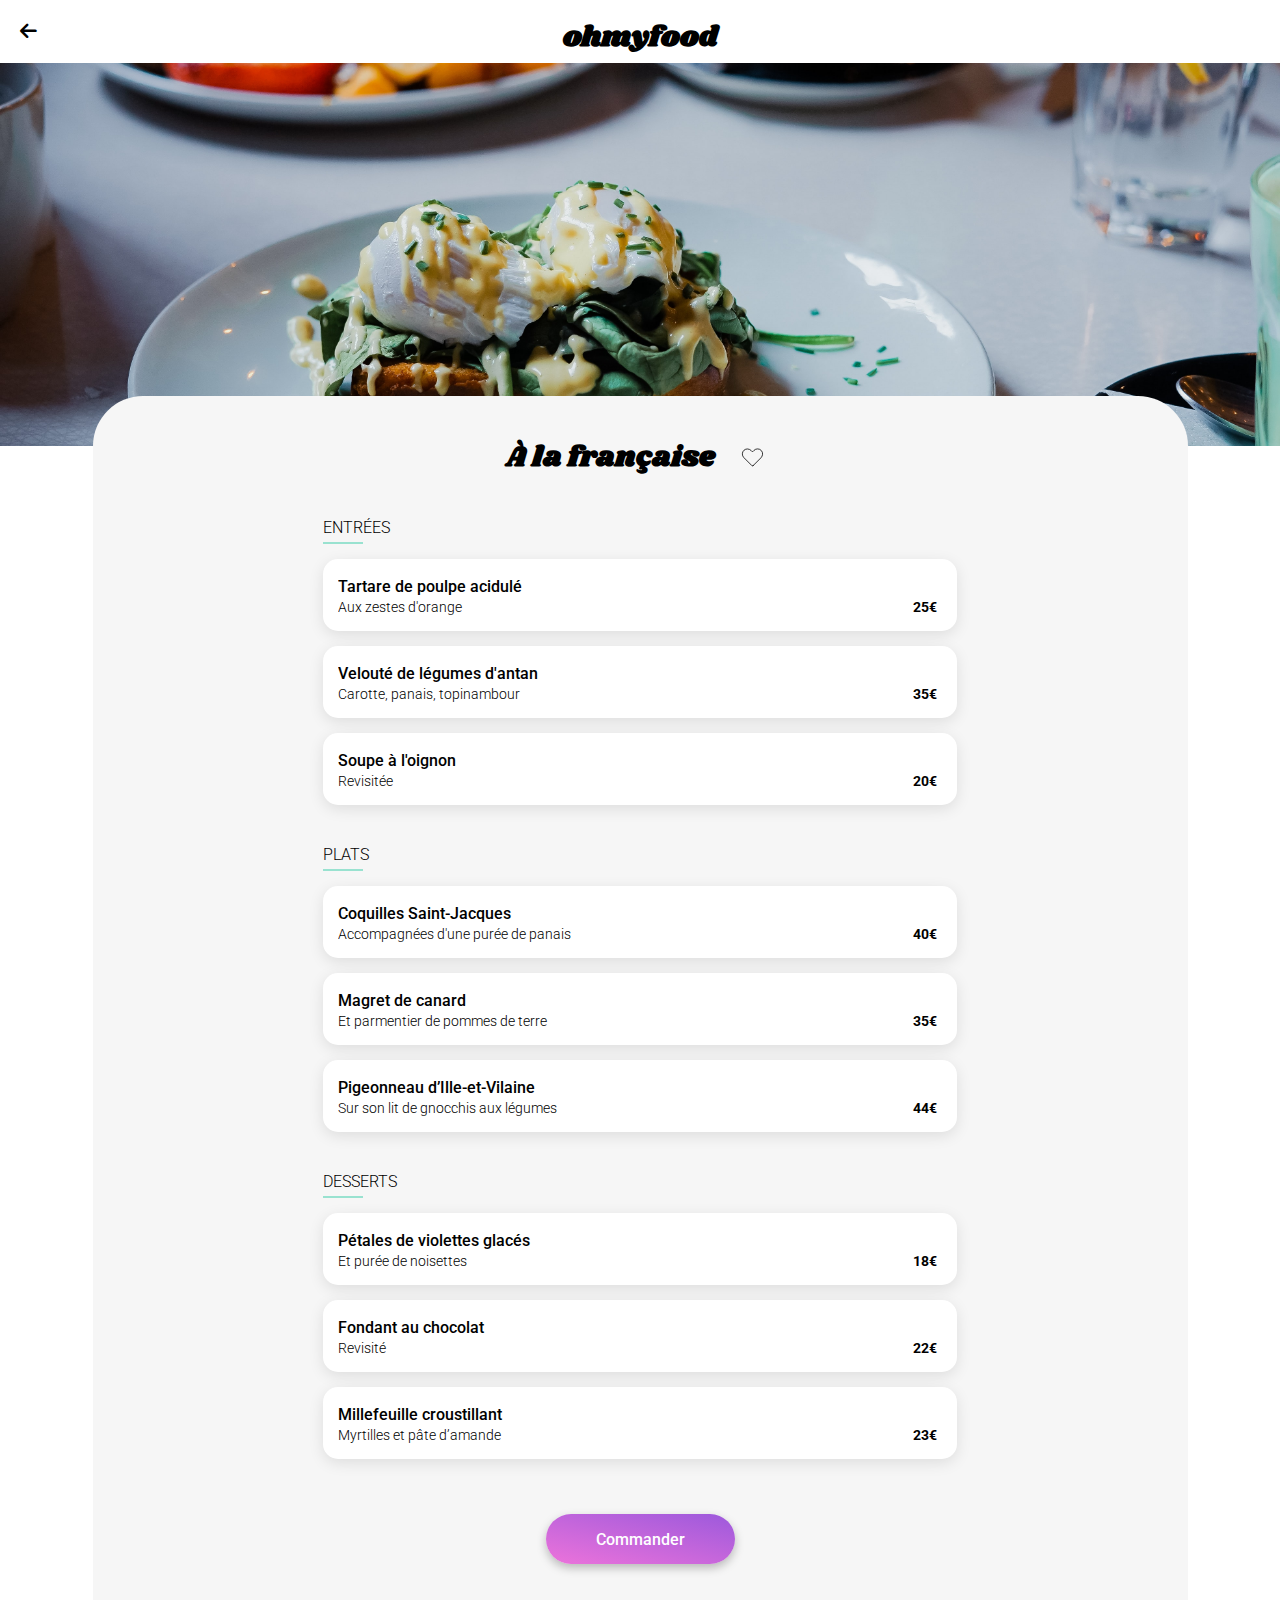
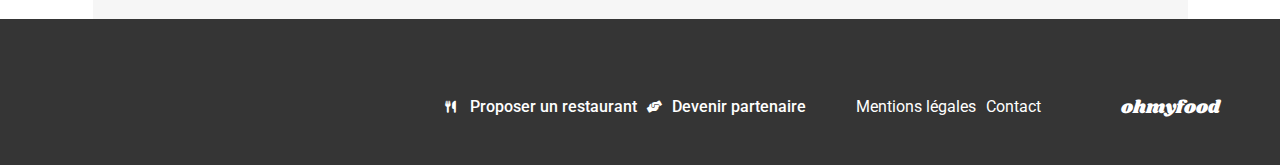
==== restaurants/alafrancaise.html @ 2d8286b0 "All restaurants pages added" ====
<!DOCTYPE html>
<html lang="fr">
    <head>
        <meta charset="UTF-8">
        <meta name="viewport" content="width=device-width, initial-scale=1.0">
        <title>Oh My Food</title>
        <link rel="preconnect" href="https://fonts.gstatic.com" crossorigin>
        <link rel="stylesheet" href="https://fonts.googleapis.com/css2?family=Roboto:wght@300;400;500;600;700&family=Shrikhand&display=swap">
        <link rel="stylesheet" href="https://cdnjs.cloudflare.com/ajax/libs/font-awesome/6.0.0/css/all.min.css">
        <link rel="stylesheet" href="/assets/css/style.css">
        <link rel="stylesheet" href="/assets/css/restaurants-menu.css">
        <link rel="stylesheet" href="/projet-3-OhMyFood/assets/css/style.css">
        <link rel="stylesheet" href="/projet-3-OhMyFood/assets/css/restaurants-menu.css">
    </head>
    <body>
        <header class="restaurant-header flex-center-center">
            <a href="/index.html" class="back-to-homepage-arrow"><i class="fa-solid fa-arrow-left"></i></a>
            <h1>ohmyfood</h1>
        </header>
        <main class="restaurant-main-container flex-center-center-col">
            <img class="restaurant-featured-image img-cover-center" src="/assets/images/restaurants/toa-heftiba-DQKerTsQwi0-unsplash.jpg" alt="Plates and bread bucket on a restaurant table">
            <div class="restaurants-menu-container flex-center-start-col">
                <div class="menu-title flex-center-center">
                    <h1>À la française</h1>
                    <div class="menu-save">
                        <input type="checkbox" id="heart-save">
                        <label for="heart-save">
                            <svg class="heart-unchecked" xmlns="http://www.w3.org/2000/svg" viewBox="0 0 256 256">
                                <path d="M133.7,211.9l81-81c19.9-20,22.8-52.7,4-73.6a52,52,0,0,0-75.5-2.1L128,70.5,114.9,57.3c-20-19.9-52.7-22.8-73.6-4a52,52,0,0,0-2.1,75.5l83.1,83.1A8.1,8.1,0,0,0,133.7,211.9Z"
                                fill="none" stroke="#000" stroke-linecap="round" stroke-linejoin="round" stroke-width="8"/>
                            </svg>
                            <svg class="heart-checked" xmlns="http://www.w3.org/2000/svg" viewBox="0 0 256 256">
                                <defs>
                                    <linearGradient id="lapalettedugout-save">
                                      <stop class="heart-gradient-top" offset="0%" />
                                      <stop class="heart-gradient-bottom" offset="100%" />
                                    </linearGradient>
                                </defs>
                                <path id="heart-checked-1" class="heart-checked" fill="url(#lapalettedugout-save)" d="M133.7,211.9l81-81c19.9-20,22.8-52.7,4-73.6a52,52,0,0,0-75.5-2.1L128,70.5,114.9,57.3c-20-19.9-52.7-22.8-73.6-4a52,52,0,0,0-2.1,75.5l83.1,83.1A8.1,8.1,0,0,0,133.7,211.9Z"/>
                            </svg> 
                        </label>
                    </div>
                </div>
                <section class="dish-container flex-center-start-col">
                    <h2 class="dish-title">Entrées</h2>
                    <article class="menu-elements-container flex-center-center">
                        <div class="menu-elements flex-center-center">
                            <div class="menu-elements-title">
                                <h3>Tartare de poulpe acidulé</h3>
                                <p>Aux zestes d'orange</p>
                            </div>
                            <input type="checkbox" class="save-icon-checkbox" id="first-dishe-1">
                            <label for="first-dishe-1" class="flex-right-center"> 
                                <span class="menu-element-price">25€</span>
                                <span class="save-icon-container flex-center-center"><i class="fa-solid fa-circle-check"></i></span>
                            </label>
                        </div>
                    </article>
                    <article class="menu-elements-container flex-center-center">
                        <div class="menu-elements flex-center-center">
                            <div class="menu-elements-title">
                                <h3>Velouté de légumes d'antan</h3>
                                <p>Carotte, panais, topinambour</p>
                            </div>
                            <input type="checkbox" class="save-icon-checkbox" id="first-dishe-2">
                            <label for="first-dishe-2" class="flex-right-center"> 
                                <span class="menu-element-price">35€</span>
                                <span class="save-icon-container flex-center-center"><i class="fa-solid fa-circle-check"></i></span>
                            </label>
                        </div>
                    </article>
                    <article class="menu-elements-container flex-center-center">
                        <div class="menu-elements flex-center-center">
                            <div class="menu-elements-title">
                                <h3>Soupe à l'oignon</h3>
                                <p>Revisitée</p>
                            </div>
                            <input type="checkbox" class="save-icon-checkbox" id="first-dishe-3">
                            <label for="first-dishe-3" class="flex-right-center"> 
                                <span class="menu-element-price">20€</span>
                                <span class="save-icon-container flex-center-center"><i class="fa-solid fa-circle-check"></i></span>
                            </label>
                        </div>
                    </article>
                </section>
                <section class="dish-container flex-center-start-col">
                    <h2 class="dish-title">Plats</h2>
                    <article class="menu-elements-container flex-center-center">
                        <div class="menu-elements flex-center-center">
                            <div class="menu-elements-title">
                                <h3>Coquilles Saint-Jacques</h3>
                                <p>Accompagnées d'une purée de panais</p>
                            </div>
                            <input type="checkbox" class="save-icon-checkbox" id="main-dishe-1">
                            <label for="main-dishe-1" class="flex-right-center"> 
                                <span class="menu-element-price">40€</span>
                                <span class="save-icon-container flex-center-center"><i class="fa-solid fa-circle-check"></i></span>
                            </label>
                        </div>
                    </article>
                    <article class="menu-elements-container flex-center-center">
                        <div class="menu-elements flex-center-center">
                            <div class="menu-elements-title">
                                <h3>Magret de canard</h3>
                                <p>Et parmentier de pommes de terre</p>
                            </div>
                            <input type="checkbox" class="save-icon-checkbox" id="main-dishe-2">
                            <label for="main-dishe-2" class="flex-right-center"> 
                                <span class="menu-element-price">35€</span>
                                <span class="save-icon-container flex-center-center"><i class="fa-solid fa-circle-check"></i></span>
                            </label>
                        </div>
                    </article>
                    <article class="menu-elements-container flex-center-center">
                        <div class="menu-elements flex-center-center">
                            <div class="menu-elements-title">
                                <h3>Pigeonneau d’Ille-et-Vilaine</h3>
                                <p>Sur son lit de gnocchis aux légumes</p>
                            </div>
                            <input type="checkbox" class="save-icon-checkbox" id="main-dishe-3">
                            <label for="main-dishe-3" class="flex-right-center">
                                <span class="menu-element-price">44€</span>
                                <span class="save-icon-container flex-center-center"><i class="fa-solid fa-circle-check"></i></span>
                            </label>
                        </div>
                    </article>
                </section>
                <section class="dish-container flex-center-start-col">
                    <h2 class="dish-title">Desserts</h2>
                    <article class="menu-elements-container flex-center-center">
                        <div class="menu-elements flex-center-center">
                            <div class="menu-elements-title">
                                <h3>Pétales de violettes glacés</h3>
                                <p>Et purée de noisettes</p>
                            </div>
                            <input type="checkbox" class="save-icon-checkbox" id="dessert-dishe-1">
                            <label for="dessert-dishe-1" class="flex-right-center">
                                <span class="menu-element-price">18€</span>
                                <span class="save-icon-container flex-center-center"><i class="fa-solid fa-circle-check"></i></span>
                            </label>
                        </div>
                    </article>
                    <article class="menu-elements-container flex-center-center">
                        <div class="menu-elements flex-center-center">
                            <div class="menu-elements-title">
                                <h3>Fondant au chocolat</h3>
                                <p>Revisité</p>
                            </div>
                            <input type="checkbox" class="save-icon-checkbox" id="dessert-dishe-2">
                            <label for="dessert-dishe-2" class="flex-right-center">
                                <span class="menu-element-price">22€</span>
                                <span class="save-icon-container flex-center-center"><i class="fa-solid fa-circle-check"></i></span>
                            </label>
                        </div>
                    </article>
                    <article class="menu-elements-container flex-center-center">
                        <div class="menu-elements flex-center-center">
                            <div class="menu-elements-title">
                                <h3>Millefeuille croustillant</h3>
                                <p>Myrtilles et pâte d’amande</p>
                            </div>
                            <input type="checkbox" class="save-icon-checkbox" id="dessert-dishe-3">
                            <label for="dessert-dishe-3" class="flex-right-center">
                                <span class="menu-element-price">23€</span>
                                <span class="save-icon-container flex-center-center"><i class="fa-solid fa-circle-check"></i></span>
                            </label>
                        </div>
                    </article>
                </section>
                <button class="gradient-button">Commander</button>
            </div>
        </main>
        <footer class="footer-container">
            <h4>ohmyfood</h4>
            <ul class="flex-center-start-col">
                <li><a href="#" class="flex-left-center"><i class="fa-solid fa-utensils"></i>Proposer un restaurant</a></li>
                <li><a href="#" class="flex-left-center"><i class="fa-solid fa-handshake-angle"></i>Devenir partenaire</a></li>
                <li><a href="#">Mentions légales</a></li>
                <li><a href="mailto:basile.d.santos@gmail.com">Contact</a></li>
            </ul>
        </footer>
    </body>
</html>
---- assets/css/style.css ----
/********** Initialize main elements ***********/
html {
	scroll-behavior: smooth;
}

* {
    font-family: 'Roboto', sans-serif, Helvetica;
    color: #000000;
    font-weight: 300;
}

:root {
    --primary-color: #9356DC;
    --secondary-color: #FF79DA;
    --tertiary-color: #99E2D0;
    --tertiary-contrast-color: #008766;
    --background-color: #F6F6F6;
    --light-contrast-color: #FFFFFF;
    --dark-contrast-color: #353535;
    --global-padding-top-bottom: 60px;
    --global-padding-left-right: 20px;
    --section-gap: 25px;
}

body {
    margin: 0;
}

h1, h2, h3, h4, h5, h6 {
    margin: 0;
}

h1, h2, h3 {
    font-weight: 700;
}

h1 {
    font-size: 1.8em;
}

h2 {
    font-size: 1.5em;
}

h3 {
    font-size: 1.1em;
}

.homepage-contrast-background {
    background-color: #F6F6F6;
}

.flex-center-center, .gradient-button {
    display: flex;
    justify-content: center;
    align-items: center;
}

.flex-left-center {
    display: flex;
    justify-content: left;
    align-items: center;
}

.flex-right-center {
    display: flex;
    justify-content: right;
    align-items: center;
}

.flex-center-end {
    display: flex;
    justify-content: center;
    align-items: flex-end;
}

.flex-center-center-col {
    display: flex;
    justify-content: center;
    align-items: center;
    flex-direction: column;
}

.flex-center-start-col {
    display: flex;
    justify-content: center;
    align-items: flex-start;
    flex-direction: column;
}

.none {
    display: none;
}

.img-cover-center {
    object-fit: cover;
    object-position: center;
}

.gradient-button {
    width: fit-content;
    text-decoration: none;
    height: 50px;
    padding: 0 25px;
    margin: 15px;
    font-size: 1em;
    font-weight: 500;
    border: none;
    border-radius: 25px;
    color: #FFFFFF;
    background: linear-gradient(193.33deg, #9356DC -11.44%, #FF79DA 123.93%);
    box-shadow: 0px 4px 10px 0px #00000040;
    transition: 250ms ease-in;
}

.gradient-button:hover {
    filter: brightness(125%) contrast(85%);
    box-shadow: 0px 4px 15px 0px #00000040;
}

.purple-icon {
    color: var(--primary-color);
}

.grey-icon {
    color: #7E7E7E;
}

/****** Footer style ******/
.footer-container {
    padding: var(--global-padding-left-right);
    background-color: var(--dark-contrast-color);
    h4, li, i, a {
        color: #FFFFFF;
    }
    h4 {
        font-family: Shrikhand;
        font-size: 1.15em;
    }
    ul {
        list-style: none;
        padding-left: 0;
        gap: 5px;
        & li:nth-child(1n + 3) a {
            font-weight: 400;
        }
        a {
            gap: 20px;
            font-size: 1em;
            font-weight: 500;
            line-height: 1.5em;
            text-decoration: none;
        }
        i {
            width: 5px;
            font-size: 12px;
        }
    }
}


/****** Desktop version ******/
@media (min-width: 1025px) {
    .footer-container {
        display: flex;
        flex-direction: row-reverse;
        align-items: center;
        gap: calc(4 * var(--global-padding-left-right));
        padding: var(--global-padding-top-bottom) 60px 30px 25px;
        ul {
            flex-direction: row;
            gap: 60px;
            li:nth-child(odd) {
                margin-right: calc(-2 * var(--global-padding-left-right));
            }

        }
    }
}
---- assets/css/restaurants-menu.css ----
/****** Global CSS for restaurant pages ******/
h1 {
    margin: 0;
    font-family: Shrikhand;
}

h3, h4, h5, h6, p {
    margin: 0;
}

h3, h4, h5, h6 {
    font-weight: 500;
}

.gradient-button {
    align-self: center;
    padding: 0 50px;
}

/****** Restaurant pages header style ******/
.restaurant-header {
    background-color: #FFFFFF;
    width: 100%;
    height: 63px;
    h1 {
        padding-top: 10px;
    }
    .back-to-homepage-arrow {
        font-size: 1.2em;
        position: absolute;
        left: 20px;
    }
}

/****** Menu container header style ******/
.restaurant-featured-image {
    width: 100%;
    height: 275px;
    margin-bottom: -50px;
}

.restaurants-menu-container {
    width: calc(100% - 2*var(--global-padding-left-right));
    padding: 40px var(--global-padding-left-right);
    border-radius: 50px 50px 0 0;
    background-color: var(--background-color);
    gap: 40px;
}

/**** Restaurant menu header style ****/
.menu-title {
    width: 100%;
    justify-content: space-between;
}

.menu-save {
    width: 25px;
    height: 25px;
    margin-right: 10px;
    input[type="checkbox"], .heart-checked {
        display: none;
    }
    input[type="checkbox"] + label, .heart-unchecked {
        display: block;
        cursor: pointer;
    }
    input[type="checkbox"]:checked + label {
        .heart-unchecked {
            display: none;
        }
        .heart-checked {
            display: block;
            #heart-save {
                fill: url(#lapalettedugout-save);
            }
            .heart-gradient-top {
                stop-color: var(--primary-color);
            }
            .heart-gradient-bottom {
                stop-color: var(--secondary-color);
            }
        }
    }
}

/**** Restaurant Dishes & desserts title style ****/
.dish-container {
    gap: 15px;
    width: 100%;
    & .dish-title {
        text-transform: uppercase;
        font-size: 1em;
        font-weight: 300;
    }
    .dish-title::after {
        content: " ";
        display: block;
        width: 40px;
        margin-top: 5px;
        border-bottom: 2px solid var(--tertiary-color);
    }
}

/**** Menu elements style ****/
.menu-elements-container, .menu-elements, .save-icon-container {
    width: 100%;
    height: 72px;
}

.menu-elements-container {
    width: 100%;
    overflow: hidden;
    background-color: var(--light-contrast-color);
    border-radius: 15px;
    box-shadow: 0px 4px 15px 0px #0000001A;
}

.menu-elements {
    width: calc(100% - var(--global-padding-left-right));
    padding: 0 15px 0 15px;
    justify-content: space-between;
    & .menu-elements-title {
        width: 85%;
        h3, p {
            white-space: nowrap;
            overflow: hidden;
            text-overflow: ellipsis;
        }
        h3 {
            font-size: 1em;
            line-height: 1.5em;
        }
        p {
            font-size: 0.85em;
        }
    }
    .menu-element-price {
        align-self: flex-end;
        margin-right: 20px;
        margin-bottom: 15px;
        font-size: 0.9em; 
        font-weight: 700;
    }
}

.save-icon-container {
    width: 80px;
    margin-right: -80px;
    background-color: var(--tertiary-color);
    i {
        color: #FFFFFF;
    }
}

.menu-elements, .save-icon-container {
    transition: ease-in;
    transition-duration: 230ms;
}

.menu-elements-container {
    input[type="checkbox"] + label {
        position: absolute;
        width: calc(100% - 2*var(--global-padding-left-right));
        margin-left: -15px;
        overflow: hidden;
        cursor: pointer;
        border-radius: 15px;
    }
    input[type="checkbox"]:checked + label {
        .save-icon-container {
            margin-right: 0px;
        }
        .menu-elements {
            width: calc(100% - 69px);
        }
    }
    input[type="checkbox"]:not(:checked) + label {
        .save-icon-container {
            margin-right: -80px;
        }
    }
    .save-icon-checkbox {
        display: none;
    }
    .save-icon-container {
        font-size: 1.1em;
    }
}


@media (min-width: 1025px) {
    .call-to-action-txt {
        h2 {
        font-size: 2.5em;
        }
    }

    .process-steps {
        flex-direction: row;
    }

    .restaurant-cards {
        flex-direction: row;
        justify-content: space-between;
        flex-wrap: wrap;
        gap: calc(3*var(--global-padding-left-right));
        & .restaurant-card {
            width: 46%;
        }
    }

    .footer-container {
        display: flex;
        flex-direction: row-reverse;
        align-items: center;
        gap: calc(4 * var(--global-padding-left-right));
        padding: var(--global-padding-top-bottom) 60px 30px 25px;
        ul {
            flex-direction: row;
            gap: 50px;
            li:nth-child(1) {
                margin-right: calc(-2 * var(--global-padding-left-right));
            }
        }
    }
}

/****** Desktop version ******/
@media (min-width: 1025px) {
    .restaurant-featured-image {
        height: 383px;
    }

    .menu-title {
        width: 100%;
        justify-content: center;
        gap: 25px;
    }

    .dish-container {
        align-items: center;
      }

    .restaurants-menu-container {
        width: 1055px;
    }

    .menu-elements-container {
        width: 634px;
        input[type="checkbox"] + label {
            max-width: 634px;
        }
        input[type="checkbox"]:not(:checked) + label:hover .save-icon-container {
            margin-right: 0px;
            background-color: var(--tertiary-color);
            opacity: 0.35;
        }
        input[type="checkbox"]:checked + label:hover .save-icon-container {
            margin-right: 0px;
            background-color: rgb(255, 157, 157);
            opacity: 0.5;
        }
    }

    .dish-container {
        & .dish-title {
            width: 634px;
        }
    }
}
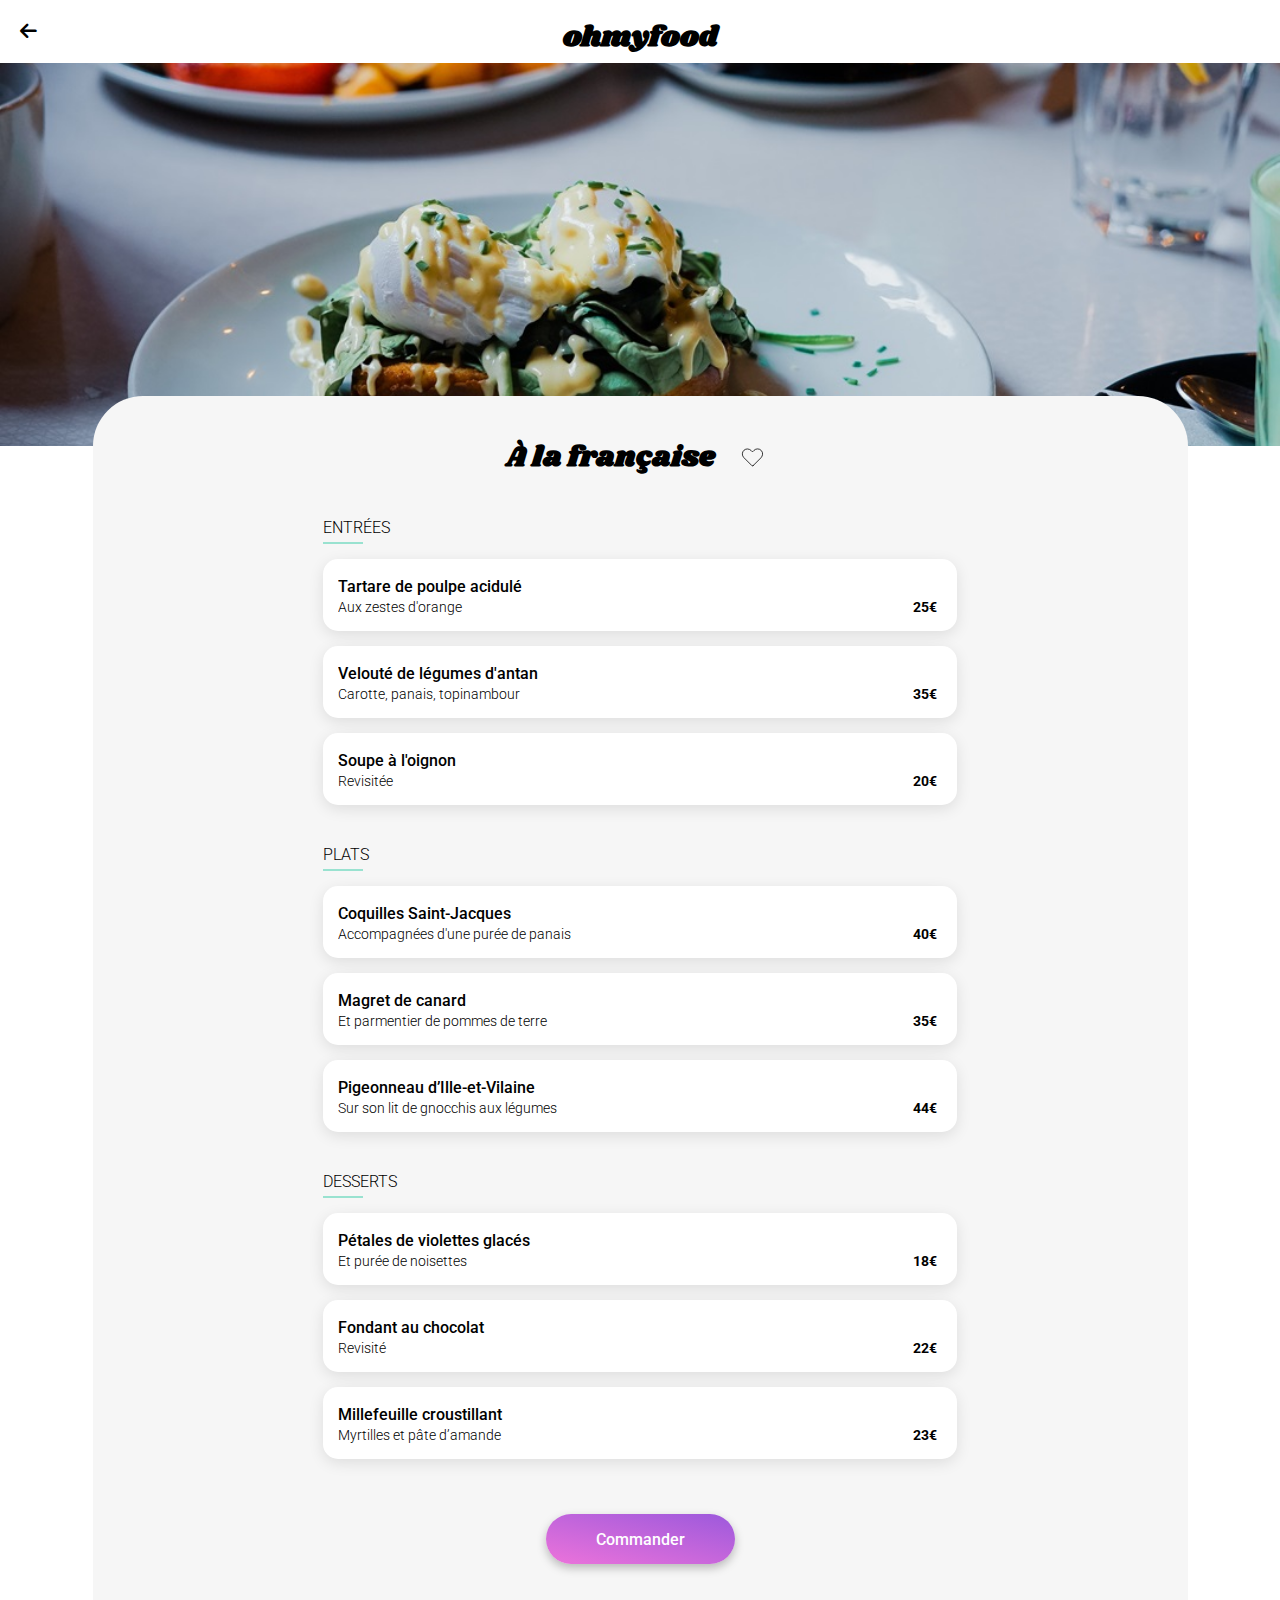
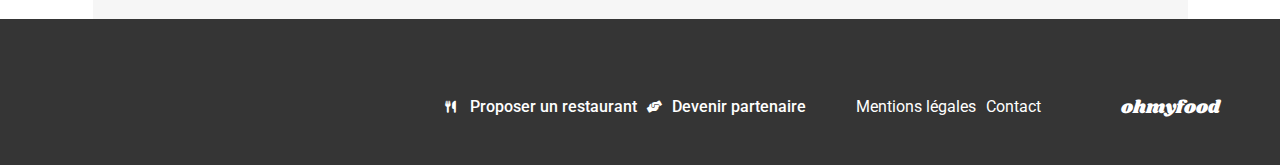
==== commit 54613a06: "Final version" ====
--- a/restaurants/alafrancaise.html
+++ b/restaurants/alafrancaise.html
@@ -41,7 +41,7 @@
                         </label>
                     </div>
                 </div>
-                <section class="dish-container flex-center-start-col">
+                <section class="dish-container flex-center-start-col slideInLeft-200">
                     <h2 class="dish-title">Entrées</h2>
                     <article class="menu-elements-container flex-center-center">
                         <div class="menu-elements flex-center-center">
@@ -83,7 +83,7 @@
                         </div>
                     </article>
                 </section>
-                <section class="dish-container flex-center-start-col">
+                <section class="dish-container flex-center-start-col slideInLeft-300">
                     <h2 class="dish-title">Plats</h2>
                     <article class="menu-elements-container flex-center-center">
                         <div class="menu-elements flex-center-center">
@@ -125,7 +125,7 @@
                         </div>
                     </article>
                 </section>
-                <section class="dish-container flex-center-start-col">
+                <section class="dish-container flex-center-start-col slideInLeft-400">
                     <h2 class="dish-title">Desserts</h2>
                     <article class="menu-elements-container flex-center-center">
                         <div class="menu-elements flex-center-center">
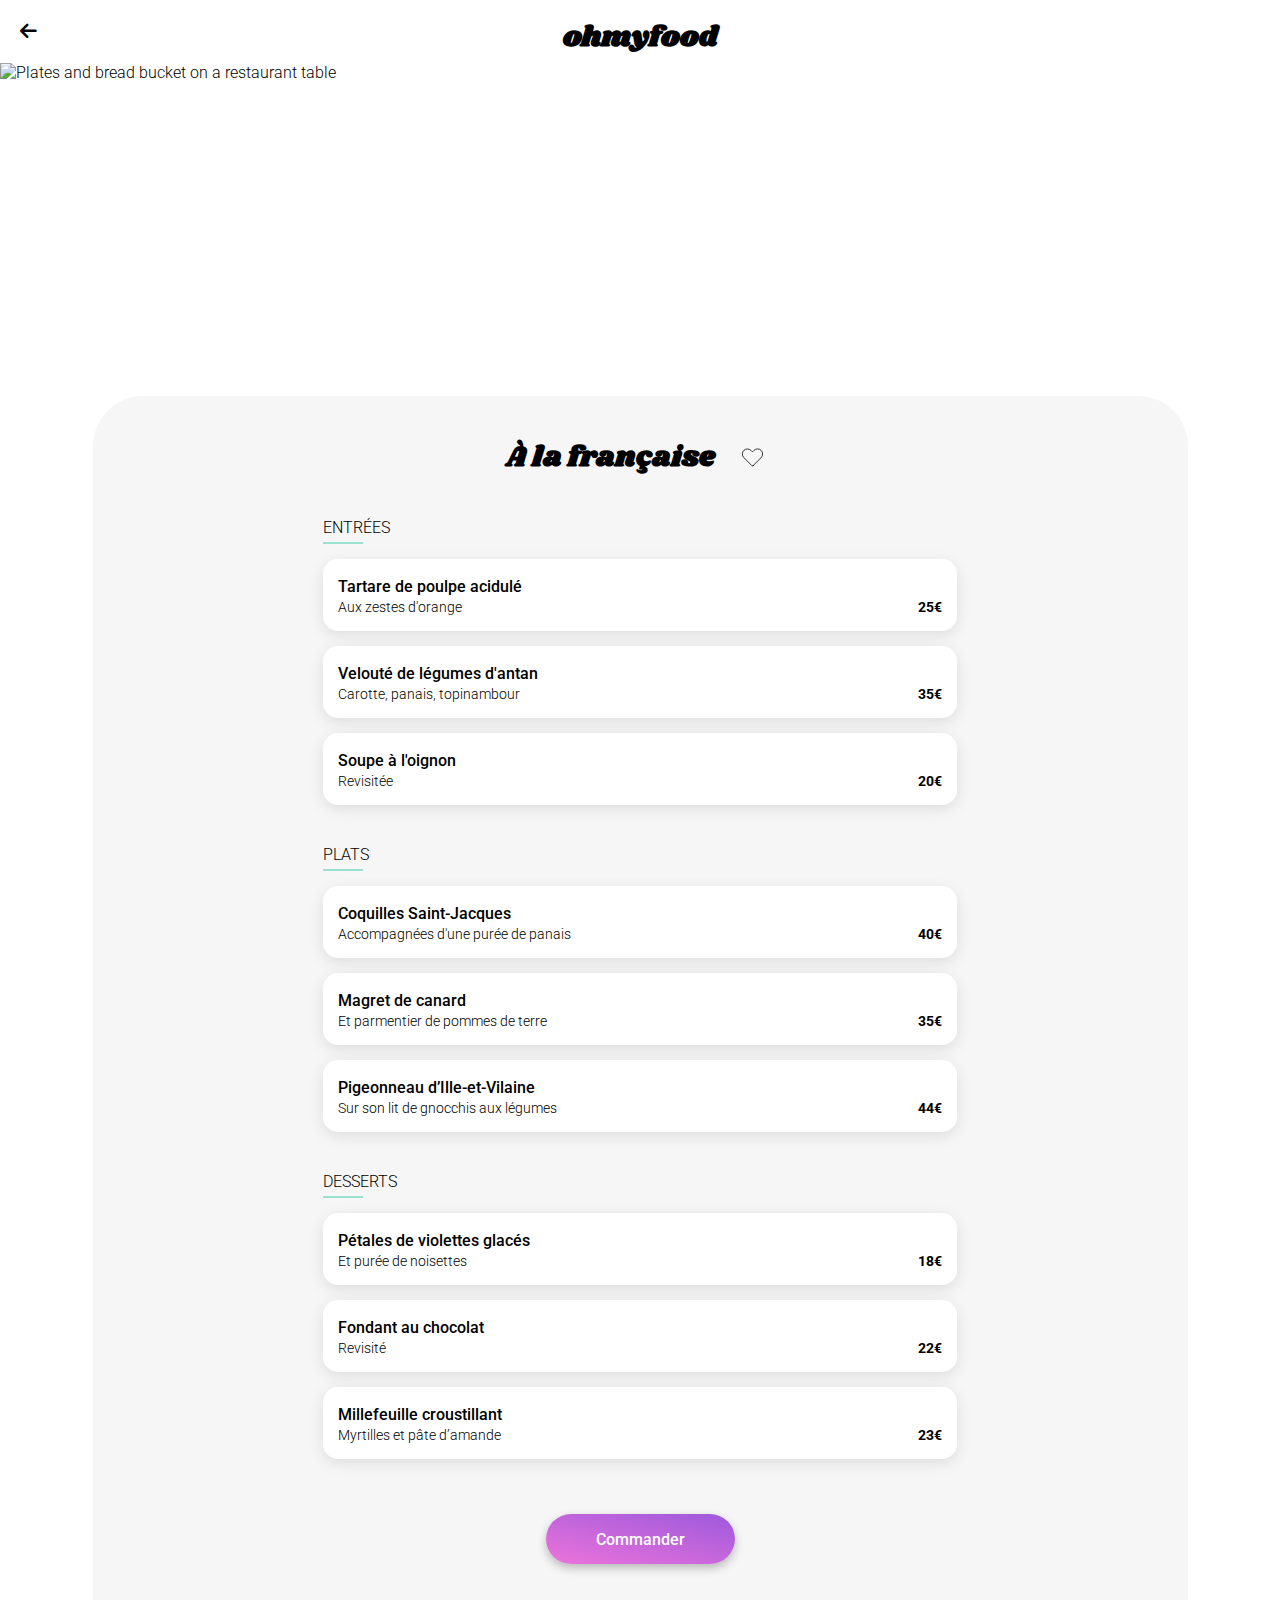
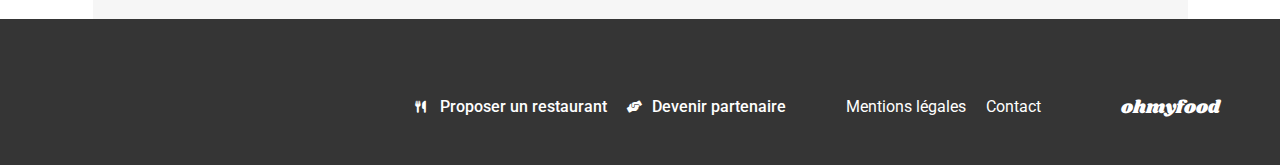
==== commit 3700b954: "update images paths" ====
--- a/restaurants/alafrancaise.html
+++ b/restaurants/alafrancaise.html
@@ -18,7 +18,7 @@
             <h1>ohmyfood</h1>
         </header>
         <main class="restaurant-main-container flex-center-center-col">
-            <img class="restaurant-featured-image img-cover-center" src="/assets/images/restaurants/toa-heftiba-DQKerTsQwi0-unsplash.jpg" alt="Plates and bread bucket on a restaurant table">
+            <img class="restaurant-featured-image img-cover-center" src="/projet-3-OhMyFood/assets/images/restaurants/toa-heftiba-DQKerTsQwi0-unsplash.jpg" alt="Plates and bread bucket on a restaurant table">
             <div class="restaurants-menu-container flex-center-start-col">
                 <div class="menu-title flex-center-center">
                     <h1>À la française</h1>
--- a/assets/css/restaurants-menu.css
+++ b/assets/css/restaurants-menu.css
@@ -63,6 +63,9 @@
     input[type="checkbox"] + label, .heart-unchecked {
         display: block;
         cursor: pointer;
+    }
+    input[type="checkbox"] + label:hover {
+        scale: 1.1;
     }
     input[type="checkbox"]:checked + label {
         .heart-unchecked {
@@ -115,12 +118,19 @@
     box-shadow: 0px 4px 15px 0px #0000001A;
 }
 
+
+
+
+
+
 .menu-elements {
     width: calc(100% - var(--global-padding-left-right));
     padding: 0 15px 0 15px;
     justify-content: space-between;
     & .menu-elements-title {
-        width: 85%;
+        display: block;
+        width: 80%;
+        overflow: hidden;
         h3, p {
             white-space: nowrap;
             overflow: hidden;
@@ -136,7 +146,7 @@
     }
     .menu-element-price {
         align-self: flex-end;
-        margin-right: 20px;
+        margin-right: 15px;
         margin-bottom: 15px;
         font-size: 0.9em; 
         font-weight: 700;
@@ -170,15 +180,17 @@
         .save-icon-container {
             margin-right: 0px;
         }
-        .menu-elements {
-            width: calc(100% - 69px);
-        }
     }
     input[type="checkbox"]:not(:checked) + label {
         .save-icon-container {
             margin-right: -80px;
         }
     }
+    input[type="checkbox"]:not(:checked) + label:hover .save-icon-container {
+        margin-right: -10px;
+        background-color: var(--tertiary-color);
+        opacity: 0.35;
+    }
     .save-icon-checkbox {
         display: none;
     }
@@ -187,43 +199,53 @@
     }
 }
 
-
-@media (min-width: 1025px) {
-    .call-to-action-txt {
-        h2 {
-        font-size: 2.5em;
-        }
-    }
-
-    .process-steps {
-        flex-direction: row;
-    }
-
-    .restaurant-cards {
-        flex-direction: row;
-        justify-content: space-between;
-        flex-wrap: wrap;
-        gap: calc(3*var(--global-padding-left-right));
-        & .restaurant-card {
-            width: 46%;
-        }
-    }
-
-    .footer-container {
+/****** Load & dish elemens hover animation ******/
+@keyframes slideInLeft {
+    0% {
+        margin-top: -15px;
+        opacity: 0;
+    }
+    100%
+    {
+        
+        margin-top: 0px;
+        opacity: 1;
+    }
+}
+
+.slideInLeft-200 {
+    animation: 200ms ease-in slideInLeft;
+}
+
+.slideInLeft-300 {
+    animation: 300ms ease-in slideInLeft;
+}
+
+.slideInLeft-400 {
+    animation: 400ms ease-in slideInLeft;
+}
+
+/*input[type="checkbox"]:checked + label:hover .save-icon-container {
+    margin-right: 0px;
+    background-color: rgb(255, 157, 157);
+    opacity: 0.5;
+    ::after {
+        animation-delay: 1s;
+        content: "x";
         display: flex;
-        flex-direction: row-reverse;
         align-items: center;
-        gap: calc(4 * var(--global-padding-left-right));
-        padding: var(--global-padding-top-bottom) 60px 30px 25px;
-        ul {
-            flex-direction: row;
-            gap: 50px;
-            li:nth-child(1) {
-                margin-right: calc(-2 * var(--global-padding-left-right));
-            }
-        }
-    }
-}
+        justify-content: center;
+        margin-top: -18px;
+        color: rgb(255, 157, 157);
+        background-color: white;
+        border-radius: 25px;
+        height: 18px;
+        width: 18px;
+        font-size: 10px;
+        font-weight: 500;
+        
+    }
+}*/
 
 /****** Desktop version ******/
 @media (min-width: 1025px) {
@@ -239,7 +261,7 @@
 
     .dish-container {
         align-items: center;
-      }
+    }
 
     .restaurants-menu-container {
         width: 1055px;
@@ -250,16 +272,6 @@
         input[type="checkbox"] + label {
             max-width: 634px;
         }
-        input[type="checkbox"]:not(:checked) + label:hover .save-icon-container {
-            margin-right: 0px;
-            background-color: var(--tertiary-color);
-            opacity: 0.35;
-        }
-        input[type="checkbox"]:checked + label:hover .save-icon-container {
-            margin-right: 0px;
-            background-color: rgb(255, 157, 157);
-            opacity: 0.5;
-        }
     }
 
     .dish-container {
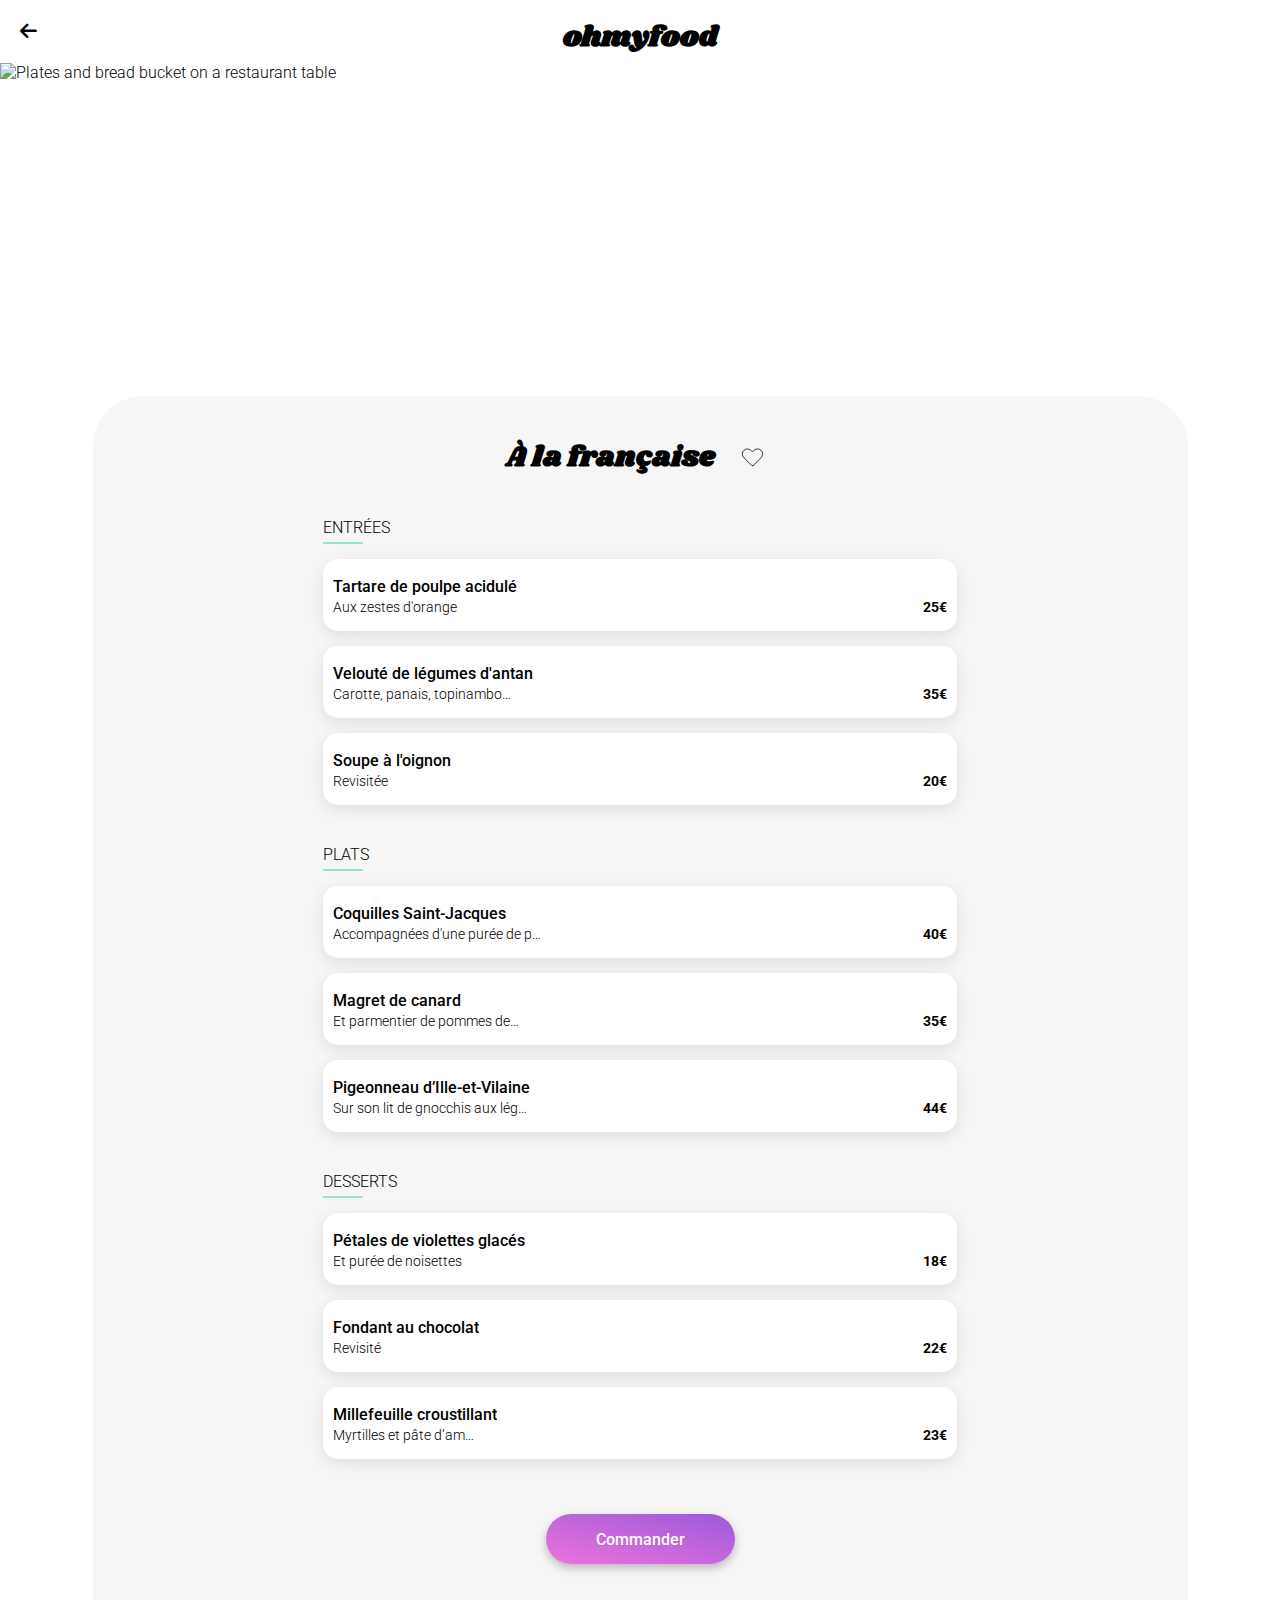
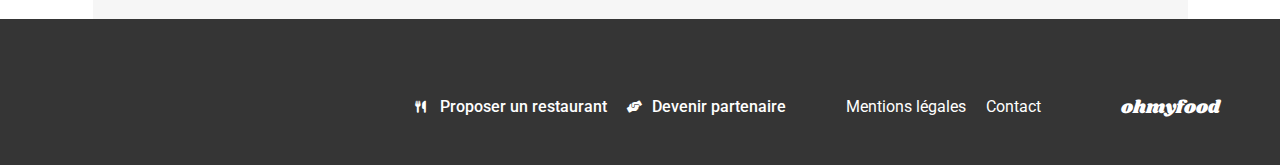
==== commit 0678f84f: "Add loader" ====
--- a/restaurants/alafrancaise.html
+++ b/restaurants/alafrancaise.html
@@ -18,6 +18,13 @@
             <h1>ohmyfood</h1>
         </header>
         <main class="restaurant-main-container flex-center-center-col">
+            <div class="loader-container loader-3000">
+                <div class="loader">
+                    <p class="slideIn-200">Oh</p>
+                    <p class="slideIn-400">My</p>
+                    <p class="slideIn-600">Food</p>
+                </div>
+            </div>
             <img class="restaurant-featured-image img-cover-center" src="/projet-3-OhMyFood/assets/images/restaurants/toa-heftiba-DQKerTsQwi0-unsplash.jpg" alt="Plates and bread bucket on a restaurant table">
             <div class="restaurants-menu-container flex-center-start-col">
                 <div class="menu-title flex-center-center">
@@ -83,7 +90,7 @@
                         </div>
                     </article>
                 </section>
-                <section class="dish-container flex-center-start-col slideInLeft-300">
+                <section class="dish-container flex-center-start-col slideInLeft-400">
                     <h2 class="dish-title">Plats</h2>
                     <article class="menu-elements-container flex-center-center">
                         <div class="menu-elements flex-center-center">
@@ -125,7 +132,7 @@
                         </div>
                     </article>
                 </section>
-                <section class="dish-container flex-center-start-col slideInLeft-400">
+                <section class="dish-container flex-center-start-col slideInLeft-600">
                     <h2 class="dish-title">Desserts</h2>
                     <article class="menu-elements-container flex-center-center">
                         <div class="menu-elements flex-center-center">
--- a/assets/css/style.css
+++ b/assets/css/style.css
@@ -126,11 +126,69 @@
     color: #7E7E7E;
 }
 
+/****** Loader & dish elemens hover animation ******/
+.loader-container {
+    display: flex;
+    justify-content: center;
+    align-items: center;
+    position: fixed;
+    top: 0;
+    width: 100vw;
+    height: 100vh;
+    background-color: #FFFFFF;
+    z-index: 999;
+    visibility: hidden;
+    .loader p {
+        font-size: 5em;
+        line-height: 1;
+        font-family: Shrikhand;
+        margin: 0;
+    }
+}
+
+@keyframes loader {
+    0% { visibility: visible; }
+    99% { opacity: 1; }
+    100% { opacity: 0; }
+}
+
+.loader-3000 {
+    animation: 2s loader;
+}
+
+@keyframes slideInLeft {
+    0% {
+        margin-top: -15px;
+        opacity: 0;
+    }
+    100%
+    {
+        margin-top: 0px;
+        opacity: 1;
+    }
+}
+
+.slideInLeft-200, .slideIn-200 {
+    animation: 200ms slideInLeft;
+}
+
+.slideInLeft-400, .slideIn-400 {
+    animation: 400ms slideInLeft;
+}
+
+.slideInLeft-600, .slideIn-600 {
+    animation: 600ms slideInLeft;
+}
+
+.slideInLeft-200, .slideInLeft-400, .slideInLeft-600 {
+    animation-delay: 2s;
+}
+
 /****** Footer style ******/
 .footer-container {
     padding: var(--global-padding-left-right);
     background-color: var(--dark-contrast-color);
-    h4, li, i, a {
+    & h4, li, i, a {
         color: #FFFFFF;
     }
     h4 {
@@ -157,7 +215,6 @@
         }
     }
 }
-
 
 /****** Desktop version ******/
 @media (min-width: 1025px) {
--- a/assets/css/restaurants-menu.css
+++ b/assets/css/restaurants-menu.css
@@ -3,6 +3,7 @@
     margin: 0;
     font-family: Shrikhand;
 }
+
 
 h3, h4, h5, h6, p {
     margin: 0;
@@ -125,11 +126,10 @@
 
 .menu-elements {
     width: calc(100% - var(--global-padding-left-right));
-    padding: 0 15px 0 15px;
+    /*padding: 0 15px 0 15px;*/
     justify-content: space-between;
     & .menu-elements-title {
         display: block;
-        width: 80%;
         overflow: hidden;
         h3, p {
             white-space: nowrap;
@@ -142,6 +142,7 @@
         }
         p {
             font-size: 0.85em;
+            width: 90%;
         }
     }
     .menu-element-price {
@@ -169,12 +170,7 @@
 
 .menu-elements-container {
     input[type="checkbox"] + label {
-        position: absolute;
-        width: calc(100% - 2*var(--global-padding-left-right));
-        margin-left: -15px;
-        overflow: hidden;
-        cursor: pointer;
-        border-radius: 15px;
+        margin-right: -15px;
     }
     input[type="checkbox"]:checked + label {
         .save-icon-container {
@@ -186,66 +182,17 @@
             margin-right: -80px;
         }
     }
-    input[type="checkbox"]:not(:checked) + label:hover .save-icon-container {
-        margin-right: -10px;
-        background-color: var(--tertiary-color);
-        opacity: 0.35;
-    }
     .save-icon-checkbox {
-        display: none;
+        position: absolute;
+        width: calc(100% - 2*var(--global-padding-left-right));
+        left: var(--global-padding-left-right);
+        height: 72px;
+        opacity: 0;
     }
     .save-icon-container {
         font-size: 1.1em;
     }
 }
-
-/****** Load & dish elemens hover animation ******/
-@keyframes slideInLeft {
-    0% {
-        margin-top: -15px;
-        opacity: 0;
-    }
-    100%
-    {
-        
-        margin-top: 0px;
-        opacity: 1;
-    }
-}
-
-.slideInLeft-200 {
-    animation: 200ms ease-in slideInLeft;
-}
-
-.slideInLeft-300 {
-    animation: 300ms ease-in slideInLeft;
-}
-
-.slideInLeft-400 {
-    animation: 400ms ease-in slideInLeft;
-}
-
-/*input[type="checkbox"]:checked + label:hover .save-icon-container {
-    margin-right: 0px;
-    background-color: rgb(255, 157, 157);
-    opacity: 0.5;
-    ::after {
-        animation-delay: 1s;
-        content: "x";
-        display: flex;
-        align-items: center;
-        justify-content: center;
-        margin-top: -18px;
-        color: rgb(255, 157, 157);
-        background-color: white;
-        border-radius: 25px;
-        height: 18px;
-        width: 18px;
-        font-size: 10px;
-        font-weight: 500;
-        
-    }
-}*/
 
 /****** Desktop version ******/
 @media (min-width: 1025px) {
@@ -264,13 +211,25 @@
     }
 
     .restaurants-menu-container {
-        width: 1055px;
+        max-width: 1055px;
     }
 
     .menu-elements-container {
         width: 634px;
-        input[type="checkbox"] + label {
+        input[type="checkbox"] + label, .save-icon-checkbox {
             max-width: 634px;
+        }
+        .save-icon-checkbox {
+            margin-left: -10px;
+            width: 634px;
+            left: auto;
+        }
+    }
+
+    .menu-elements-container:hover {
+        input[type="checkbox"]:not(:checked) + label .save-icon-container{
+            margin-right: -20px;
+            opacity: 0.35;
         }
     }
 
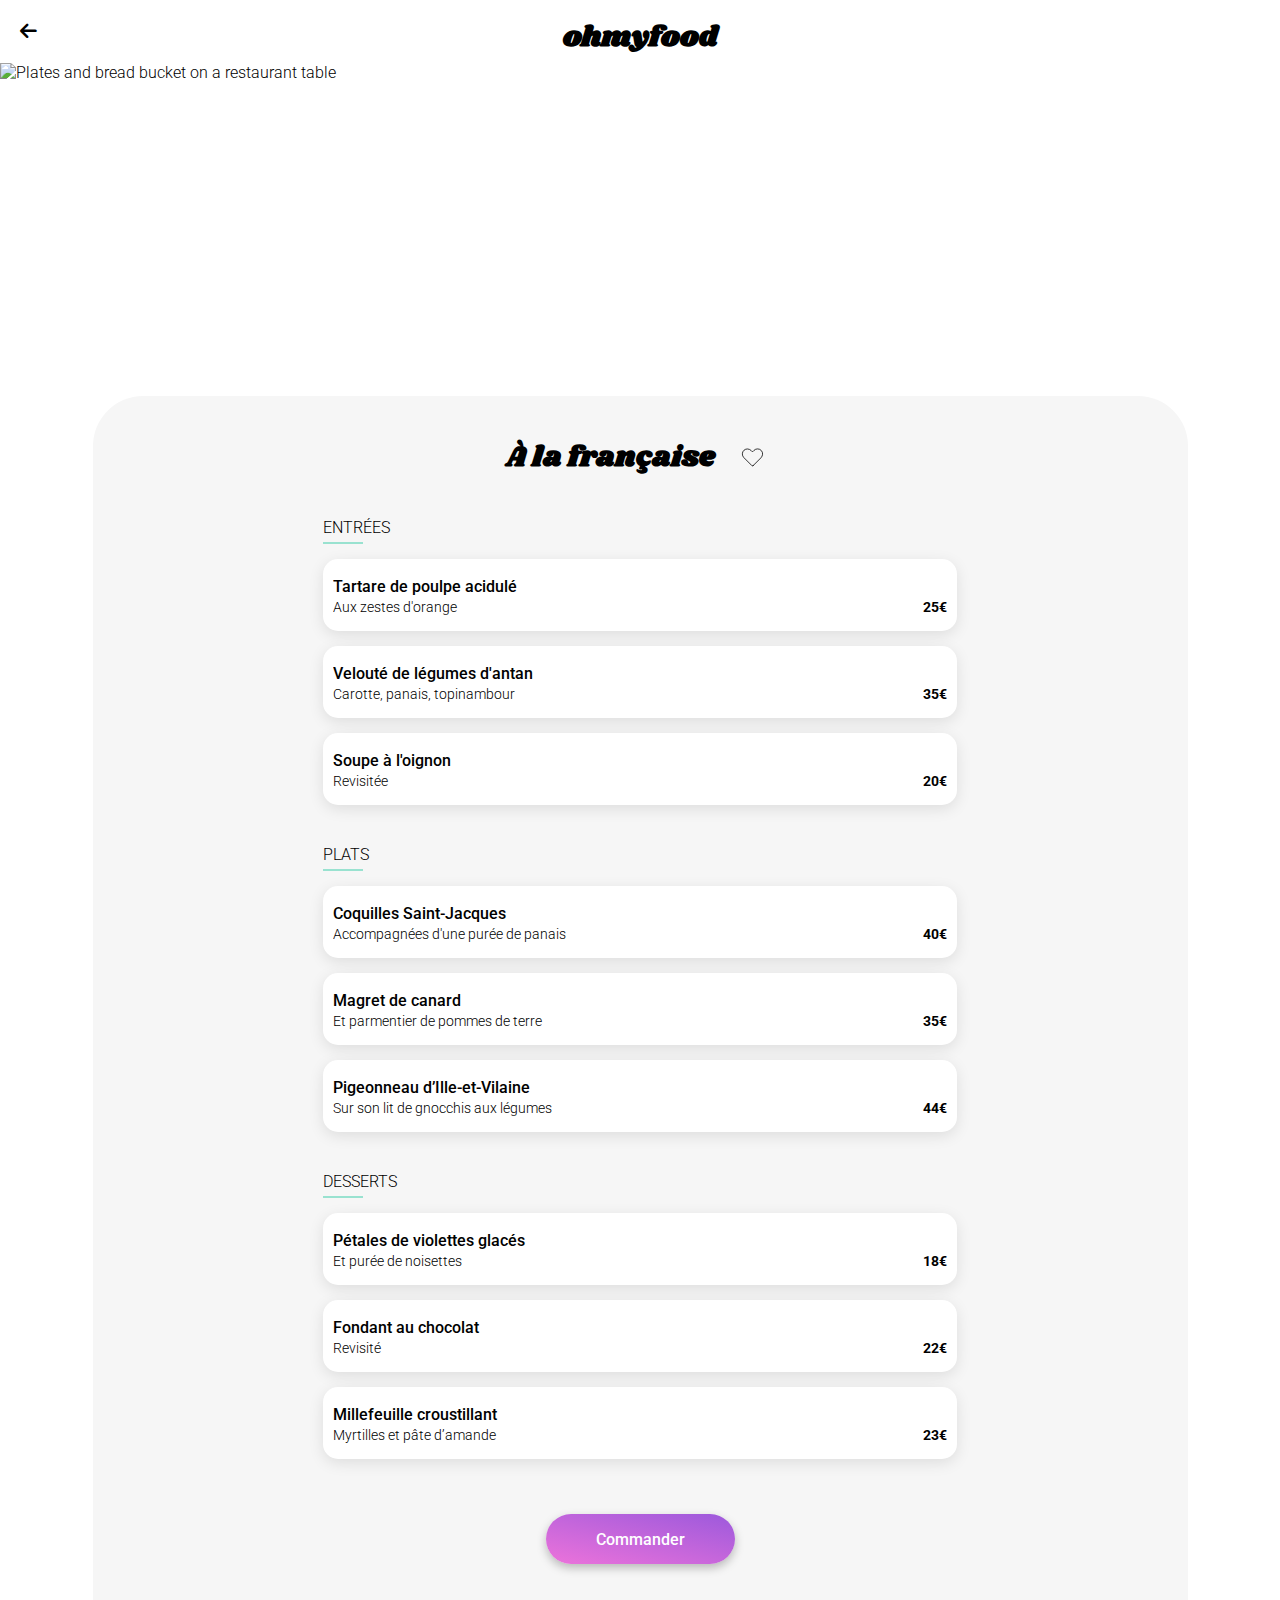
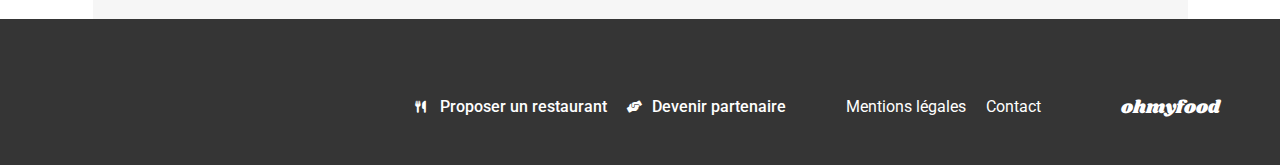
==== commit 083d1a33: "Final version" ====
--- a/restaurants/alafrancaise.html
+++ b/restaurants/alafrancaise.html
@@ -14,7 +14,7 @@
     </head>
     <body>
         <header class="restaurant-header flex-center-center">
-            <a href="/index.html" class="back-to-homepage-arrow"><i class="fa-solid fa-arrow-left"></i></a>
+            <a href="https://basileds.github.io/projet-3-OhMyFood/" class="back-to-homepage-arrow"><i class="fa-solid fa-arrow-left"></i></a>
             <h1>ohmyfood</h1>
         </header>
         <main class="restaurant-main-container flex-center-center-col">
--- a/assets/css/style.css
+++ b/assets/css/style.css
@@ -138,12 +138,13 @@
     background-color: #FFFFFF;
     z-index: 999;
     visibility: hidden;
-    .loader p {
-        font-size: 5em;
-        line-height: 1;
-        font-family: Shrikhand;
-        margin: 0;
-    }
+}
+
+.loader-container .loader p {
+    font-size: 5em;
+    line-height: 1;
+    font-family: Shrikhand;
+    margin: 0;
 }
 
 @keyframes loader {
@@ -188,32 +189,38 @@
 .footer-container {
     padding: var(--global-padding-left-right);
     background-color: var(--dark-contrast-color);
-    & h4, li, i, a {
-        color: #FFFFFF;
-    }
-    h4 {
-        font-family: Shrikhand;
-        font-size: 1.15em;
-    }
-    ul {
-        list-style: none;
-        padding-left: 0;
-        gap: 5px;
-        & li:nth-child(1n + 3) a {
-            font-weight: 400;
-        }
-        a {
-            gap: 20px;
-            font-size: 1em;
-            font-weight: 500;
-            line-height: 1.5em;
-            text-decoration: none;
-        }
-        i {
-            width: 5px;
-            font-size: 12px;
-        }
-    }
+}
+
+.footer-container h4, .footer-container li, .footer-container i, .footer-container a {
+    color: #FFFFFF;
+}
+
+.footer-container h4 {
+    font-family: Shrikhand;
+    font-size: 1.15em;
+}
+
+.footer-container ul {
+    list-style: none;
+    padding-left: 0;
+    gap: 5px;
+}
+
+.footer-container ul li:nth-child(1n + 3) a {
+    font-weight: 400;
+}
+
+.footer-container ul a {
+    gap: 20px;
+    font-size: 1em;
+    font-weight: 500;
+    line-height: 1.5em;
+    text-decoration: none;
+}
+
+.footer-container ul i {
+    width: 5px;
+    font-size: 12px;
 }
 
 /****** Desktop version ******/
@@ -224,13 +231,14 @@
         align-items: center;
         gap: calc(4 * var(--global-padding-left-right));
         padding: var(--global-padding-top-bottom) 60px 30px 25px;
-        ul {
-            flex-direction: row;
-            gap: 60px;
-            li:nth-child(odd) {
-                margin-right: calc(-2 * var(--global-padding-left-right));
-            }
-
-        }
+    }
+    
+    .footer-container ul {
+        flex-direction: row;
+        gap: 60px;
+    }
+
+    .footer-container ul li:nth-child(odd) {
+        margin-right: calc(-2 * var(--global-padding-left-right));
     }
 }--- a/assets/css/restaurants-menu.css
+++ b/assets/css/restaurants-menu.css
@@ -23,14 +23,16 @@
     background-color: #FFFFFF;
     width: 100%;
     height: 63px;
-    h1 {
-        padding-top: 10px;
-    }
-    .back-to-homepage-arrow {
-        font-size: 1.2em;
-        position: absolute;
-        left: 20px;
-    }
+}
+
+.restaurant-header h1 {
+    padding-top: 10px;
+}
+
+.restaurant-header .back-to-homepage-arrow {
+    font-size: 1.2em;
+    position: absolute;
+    left: 20px;
 }
 
 /****** Menu container header style ******/
@@ -58,51 +60,59 @@
     width: 25px;
     height: 25px;
     margin-right: 10px;
-    input[type="checkbox"], .heart-checked {
-        display: none;
-    }
-    input[type="checkbox"] + label, .heart-unchecked {
-        display: block;
-        cursor: pointer;
-    }
-    input[type="checkbox"] + label:hover {
-        scale: 1.1;
-    }
-    input[type="checkbox"]:checked + label {
-        .heart-unchecked {
-            display: none;
-        }
-        .heart-checked {
-            display: block;
-            #heart-save {
-                fill: url(#lapalettedugout-save);
-            }
-            .heart-gradient-top {
-                stop-color: var(--primary-color);
-            }
-            .heart-gradient-bottom {
-                stop-color: var(--secondary-color);
-            }
-        }
-    }
+}
+
+.menu-save input[type="checkbox"], .heart-checked {
+    display: none;
+}
+
+.menu-save input[type="checkbox"] + label, .heart-unchecked {
+    display: block;
+    cursor: pointer;
+}
+
+.menu-save input[type="checkbox"] + label:hover {
+    transform: scale(1.1);
+}
+
+.menu-save input[type="checkbox"]:checked + label .heart-unchecked {
+    display: none;
+}
+
+.menu-save input[type="checkbox"]:checked + label .heart-checked {
+    display: block;
+}
+
+.menu-save input[type="checkbox"]:checked + label .heart-checked #heart-save {
+    fill: url(#lapalettedugout-save);
+}
+
+.menu-save input[type="checkbox"]:checked + label .heart-checked .heart-gradient-top {
+    stop-color: var(--primary-color);
+}
+
+.menu-save input[type="checkbox"]:checked + label .heart-checked .heart-gradient-bottom {
+    stop-color: var(--secondary-color);
 }
 
 /**** Restaurant Dishes & desserts title style ****/
 .dish-container {
     gap: 15px;
     width: 100%;
-    & .dish-title {
-        text-transform: uppercase;
-        font-size: 1em;
-        font-weight: 300;
-    }
-    .dish-title::after {
-        content: " ";
-        display: block;
-        width: 40px;
-        margin-top: 5px;
-        border-bottom: 2px solid var(--tertiary-color);
-    }
+}
+
+.dish-container .dish-title {
+    text-transform: uppercase;
+    font-size: 1em;
+    font-weight: 300;
+}
+
+.dish-container .dish-title::after {
+    content: " ";
+    display: block;
+    width: 40px;
+    margin-top: 5px;
+    border-bottom: 2px solid var(--tertiary-color);
 }
 
 /**** Menu elements style ****/
@@ -119,48 +129,49 @@
     box-shadow: 0px 4px 15px 0px #0000001A;
 }
 
-
-
-
-
-
 .menu-elements {
     width: calc(100% - var(--global-padding-left-right));
-    /*padding: 0 15px 0 15px;*/
     justify-content: space-between;
-    & .menu-elements-title {
-        display: block;
-        overflow: hidden;
-        h3, p {
-            white-space: nowrap;
-            overflow: hidden;
-            text-overflow: ellipsis;
-        }
-        h3 {
-            font-size: 1em;
-            line-height: 1.5em;
-        }
-        p {
-            font-size: 0.85em;
-            width: 90%;
-        }
-    }
-    .menu-element-price {
-        align-self: flex-end;
-        margin-right: 15px;
-        margin-bottom: 15px;
-        font-size: 0.9em; 
-        font-weight: 700;
-    }
+}
+
+.menu-elements .menu-elements-title {
+    display: block;
+    width: inherit;
+    overflow: hidden;
+}
+
+.menu-elements .menu-elements-title h3, p {
+    white-space: nowrap;
+    overflow: hidden;
+    text-overflow: ellipsis;
+}
+
+.menu-elements .menu-elements-title h3 {
+    font-size: 1em;
+    line-height: 1.5em;
+}
+
+.menu-elements .menu-elements-title p {
+    font-size: 0.85em;
+    width: 90%;
+}
+
+.menu-elements .menu-element-price {
+    align-self: flex-end;
+    margin-right: 15px;
+    margin-bottom: 15px;
+    font-size: 0.9em; 
+    font-weight: 700;
 }
 
 .save-icon-container {
     width: 80px;
     margin-right: -80px;
     background-color: var(--tertiary-color);
-    i {
-        color: #FFFFFF;
-    }
+}
+
+.save-icon-container i {
+    color: #FFFFFF;
 }
 
 .menu-elements, .save-icon-container {
@@ -168,30 +179,28 @@
     transition-duration: 230ms;
 }
 
-.menu-elements-container {
-    input[type="checkbox"] + label {
-        margin-right: -15px;
-    }
-    input[type="checkbox"]:checked + label {
-        .save-icon-container {
-            margin-right: 0px;
-        }
-    }
-    input[type="checkbox"]:not(:checked) + label {
-        .save-icon-container {
-            margin-right: -80px;
-        }
-    }
-    .save-icon-checkbox {
-        position: absolute;
-        width: calc(100% - 2*var(--global-padding-left-right));
-        left: var(--global-padding-left-right);
-        height: 72px;
-        opacity: 0;
-    }
-    .save-icon-container {
-        font-size: 1.1em;
-    }
+.menu-elements-container input[type="checkbox"] + label {
+    margin-right: -15px;
+}
+
+.menu-elements-container input[type="checkbox"]:checked + label .save-icon-container {
+    margin-right: 0px;
+}
+
+.menu-elements-container input[type="checkbox"]:not(:checked) + label .save-icon-container {
+        margin-right: -80px;
+}
+
+.menu-elements-container .save-icon-checkbox {
+    position: absolute;
+    width: calc(100% - 2*var(--global-padding-left-right));
+    left: var(--global-padding-left-right);
+    height: 72px;
+    opacity: 0;
+}
+
+.menu-elements-container .save-icon-container {
+    font-size: 1.1em;
 }
 
 /****** Desktop version ******/
@@ -216,26 +225,24 @@
 
     .menu-elements-container {
         width: 634px;
-        input[type="checkbox"] + label, .save-icon-checkbox {
-            max-width: 634px;
-        }
-        .save-icon-checkbox {
-            margin-left: -10px;
-            width: 634px;
-            left: auto;
-        }
-    }
-
-    .menu-elements-container:hover {
-        input[type="checkbox"]:not(:checked) + label .save-icon-container{
-            margin-right: -20px;
-            opacity: 0.35;
-        }
-    }
-
-    .dish-container {
-        & .dish-title {
-            width: 634px;
-        }
+    }
+    
+    .menu-elements-container input[type="checkbox"] + label, .save-icon-checkbox {
+        max-width: 634px;
+    }
+
+    .menu-elements-container .save-icon-checkbox {
+        margin-left: -10px;
+        width: 634px;
+        left: auto;
+    }
+
+    .menu-elements-container:hover input[type="checkbox"]:not(:checked) + label .save-icon-container{
+        margin-right: -20px;
+        opacity: 0.35;
+    }
+
+    .dish-container .dish-title {
+        width: 634px;
     }
 }